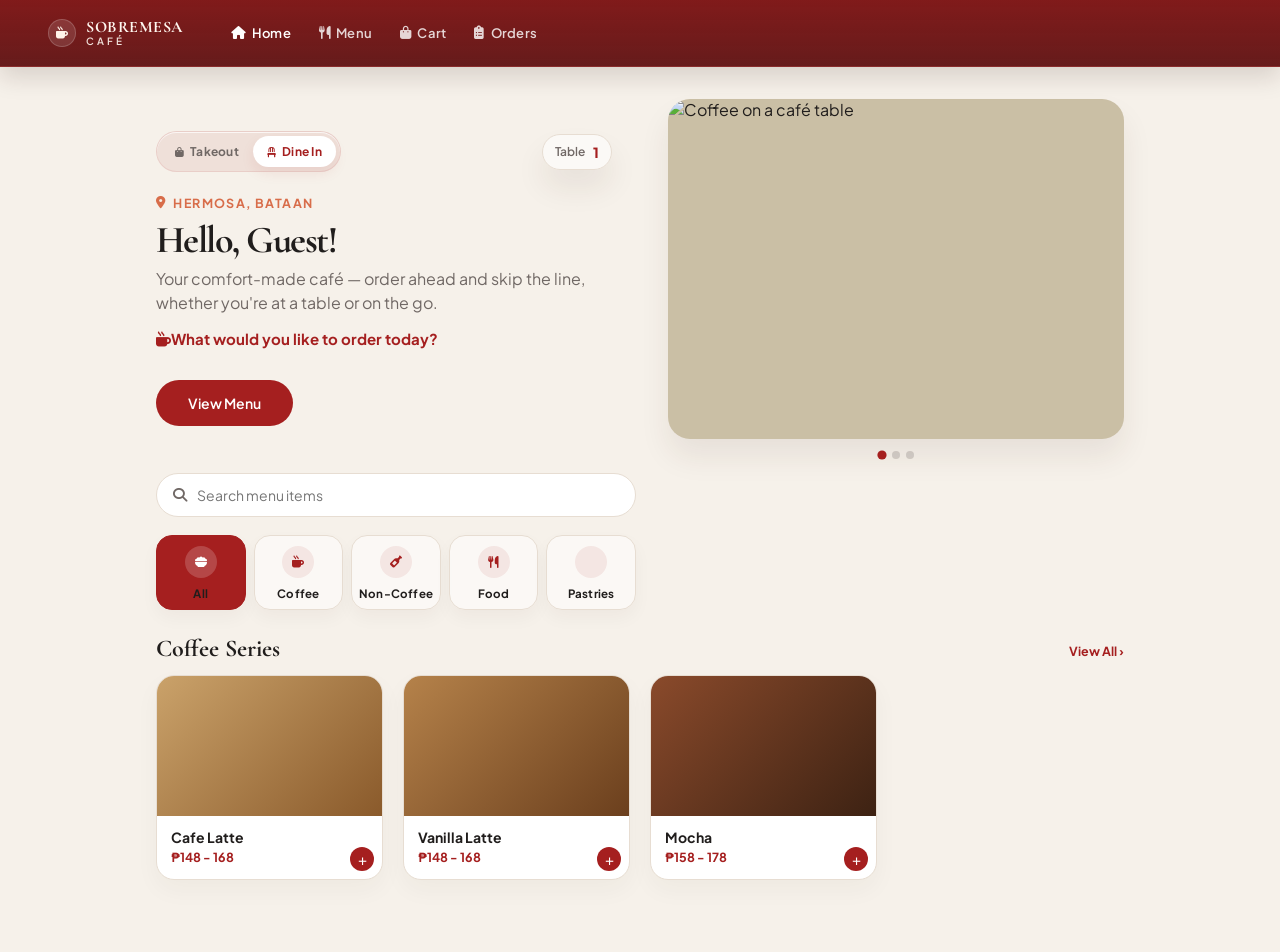
==== index.html @ 663587c3 "Add files via upload" ====
<!DOCTYPE html>
<html lang="en">
<head>
<meta charset="UTF-8">
<meta name="viewport" content="width=device-width, initial-scale=1.0">
<title>Sobremesa Café</title>
<link rel="preconnect" href="https://fonts.googleapis.com">
<link rel="preconnect" href="https://fonts.gstatic.com" crossorigin>
<link rel="stylesheet" href="https://cdnjs.cloudflare.com/ajax/libs/font-awesome/6.5.2/css/all.min.css">
<link rel="stylesheet" href="base.css">
<link rel="stylesheet" href="header.css">
<link rel="stylesheet" href="search.css">
<link rel="stylesheet" href="buttons.css">
<link rel="stylesheet" href="home.css">
<link rel="stylesheet" href="menu.css">
<link rel="stylesheet" href="nav.css">
<link rel="stylesheet" href="stub.css">
<link rel="stylesheet" href="cart.css">
<link rel="stylesheet" href="item.css">
<link rel="stylesheet" href="orders.css">
<link rel="stylesheet" href="responsive.css">
</head>
<body data-page="home">
<div class="app">

  <header class="app-header">
    <div class="brand-wrap">
      <span class="brand-mark"><i class="fa-solid fa-mug-hot"></i></span>
      <div class="brand">SOBREMESA<span class="tagline">CAFÉ</span></div>
    </div>
    <nav class="desktop-nav">
      <a class="nav-item" data-page="home" href="index.html"><i class="fa-solid fa-house"></i>Home</a>
      <a class="nav-item" data-page="menu" href="menu.html"><i class="fa-solid fa-utensils"></i>Menu</a>
      <a class="nav-item" data-page="cart" href="cart.html"><i class="fa-solid fa-bag-shopping"></i>Cart
        <span class="badge" data-cart-badge style="display:none;">0</span>
      </a>
      <a class="nav-item" data-page="orders" href="orders.html"><i class="fa-solid fa-clipboard-list"></i>Orders</a>
    </nav>
    <button class="icon-btn hamburger" aria-label="Menu"><i class="fa-solid fa-bars"></i></button>
  </header>

  <main class="app-main">

    <section class="hero">
      <div class="hero-text">
        <div class="order-mode-row">
          <div class="order-mode-toggle" role="group" aria-label="Order type">
            <button type="button" class="mode-btn" data-mode="Takeout"><i class="fa-solid fa-bag-shopping"></i>Takeout</button>
            <button type="button" class="mode-btn active" data-mode="Dine-in"><i class="fa-solid fa-chair"></i>Dine In</button>
          </div>
          <div class="table-select-wrap" id="table-select-wrap" aria-label="Current table">
            <span>Table</span>
            <strong id="table-number">#1</strong>
          </div>
        </div>
        <p class="eyebrow"><i class="fa-solid fa-location-dot"></i>Hermosa, Bataan</p>
        <h1>Hello, Guest!</h1>
        <p>Your comfort-made café — order ahead and skip the line, whether you're at a table or on the go.</p>
        <a class="prompt-link" href="menu.html"><i class="fa-solid fa-mug-hot"></i>What would you like to order today?</a>
        <a class="hero-cta" href="menu.html">View Menu</a>
      </div>
      <div class="hero-media">
        <div class="carousel">
          <div class="carousel-track" id="carousel-track">
            <img src="https://images.unsplash.com/photo-1509042239860-f550ce710b93?w=900&q=60" alt="Coffee on a café table" loading="lazy">
            <img src="https://images.unsplash.com/photo-1554118811-1e0d58224f24?w=900&q=60" alt="Cozy café interior" loading="lazy">
            <img src="https://images.unsplash.com/photo-1692742249337-3bf05e2b1ed7?w=900&q=60" alt="Fresh pastries" loading="lazy">
          </div>
        </div>
        <div class="carousel-dots" id="carousel-dots">
          <span class="active" data-slide="0"></span><span data-slide="1"></span><span data-slide="2"></span>
        </div>
      </div>
    </section>

    <form class="search-bar" role="search" onsubmit="return false;">
      <i class="fa-solid fa-magnifying-glass"></i>
      <input type="search" placeholder="Search menu items" onfocus="location.href='menu.html'" readonly>
    </form>

    <nav class="category-row" aria-label="Quick categories">
      <a class="category-item active" href="menu.html?category=all">
        <span class="icon-circle"><i class="fa-solid fa-bowl-food"></i></span><span class="label">All</span>
      </a>
      <a class="category-item" href="menu.html?category=coffee">
        <span class="icon-circle"><i class="fa-solid fa-mug-hot"></i></span><span class="label">Coffee</span>
      </a>
      <a class="category-item" href="menu.html?category=non-coffee">
        <span class="icon-circle"><i class="fa-solid fa-wine-bottle"></i></span><span class="label">Non-Coffee</span>
      </a>
      <a class="category-item" href="menu.html?category=food">
        <span class="icon-circle"><i class="fa-solid fa-utensils"></i></span><span class="label">Food</span>
      </a>
      <a class="category-item" href="menu.html?category=pastries">
        <span class="icon-circle"><i class="fa-solid fa-croissant"></i></span><span class="label">Pastries</span>
      </a>
    </nav>

    <section class="series-section">
      <div class="section-heading">
        <h2>Coffee Series</h2>
        <a class="view-all" href="menu.html?category=coffee">View All ›</a>
      </div>
      <div class="series-grid" id="featured-grid"></div>
    </section>

  </main>

  <nav class="bottom-nav">
    <a class="nav-item" data-page="home" href="index.html">
      <span class="nav-icon"><i class="fa-solid fa-house"></i></span>Home
    </a>
    <a class="nav-item" data-page="menu" href="menu.html">
      <span class="nav-icon"><i class="fa-solid fa-utensils"></i></span>Menu
    </a>
    <a class="nav-item" data-page="cart" href="cart.html">
      <span class="nav-icon"><i class="fa-solid fa-bag-shopping"></i></span>Cart
      <span class="badge" data-cart-badge style="display:none;">0</span>
    </a>
    <a class="nav-item" data-page="orders" href="orders.html">
      <span class="nav-icon"><i class="fa-solid fa-clipboard-list"></i></span>Orders
    </a>
  </nav>

</div>

<script src="menu-data.js"></script>
<script src="app.js"></script>
<script src="home.js"></script>
</body>
</html>
---- base.css ----
/* ==========================================================================
   base.css — fonts, design tokens, reset, and the phone-frame app shell
   Loaded first: every other CSS file relies on these variables.
   ========================================================================== */

@import url('https://fonts.googleapis.com/css2?family=Plus+Jakarta+Sans:wght@400;500;600;700;800&family=Cormorant+Garamond:wght@600;700&display=swap');

:root {
  --maroon: #8a1a1a;
  --maroon-dark: #6e1414;
  --cream: #f6f1ea;
  --cream-strong: #efe4d8;
  --pink-light: #f9e4df;
  --accent-red: #a51f1f;
  --accent-red-soft: #d86d4a;
  --text-dark: #201d1c;
  --text-muted: #706865;
  --white: #ffffff;
  --border-light: #e7ddd2;
  --shadow-soft: 0 18px 30px rgba(70, 42, 26, 0.08);
  --radius-card: 18px;
  --radius-pill: 999px;
  --font-display: 'Cormorant Garamond', serif;
  --font-body: 'Plus Jakarta Sans', sans-serif;
}

* { box-sizing: border-box; }

html, body {
  margin: 0;
  padding: 0;
  font-family: var(--font-body);
  color: var(--text-dark);
  background: linear-gradient(135deg, #e7e0d8 0%, #d9d1c7 100%);
}

body {
  display: flex;
  justify-content: center;
  min-height: 100vh;
}

img { max-width: 100%; display: block; }
a { text-decoration: none; color: inherit; }
button { font-family: inherit; cursor: pointer; }

/* Phone-sized app frame that every page lives inside */
.app {
  width: 100%;
  max-width: 430px;
  min-height: 100vh;
  background: var(--cream);
  display: flex;
  flex-direction: column;
  position: relative;
  box-shadow: 0 0 40px rgba(0,0,0,0.18);
}

.app-main {
  flex: 1;
  padding: 18px 20px 90px;
  overflow-y: auto;
}
---- header.css ----
/* ==========================================================================
   header.css — top bar used on every page (brand on Home, title + back
   arrow on inner pages)
   ========================================================================== */

.app-header {
  background: linear-gradient(180deg, rgba(126, 22, 22, 0.98) 0%, rgba(96, 18, 18, 0.96) 100%);
  color: var(--white);
  padding: 18px 20px;
  display: flex;
  align-items: center;
  justify-content: space-between;
  position: sticky;
  top: 0;
  z-index: 10;
  box-shadow: 0 10px 24px rgba(49, 18, 13, 0.15);
  border-bottom: 1px solid rgba(255,255,255,0.08);
}

.brand-wrap {
  display: flex;
  align-items: center;
  gap: 10px;
}

.brand-mark {
  display: inline-flex;
  align-items: center;
  justify-content: center;
  width: 28px;
  height: 28px;
  border-radius: 50%;
  background: rgba(255,255,255,0.12);
  border: 1px solid rgba(255,255,255,0.18);
  color: #fff4ea;
  font-size: 12px;
}

.app-header .brand {
  font-family: var(--font-display);
  font-weight: 700;
  letter-spacing: 0.5px;
  line-height: 1.15;
  text-align: center;
  color: #fff7f0;
}

.app-header .brand .tagline {
  display: block;
  font-family: var(--font-body);
  font-weight: 600;
  font-size: 10px;
  letter-spacing: 3px;
  opacity: 0.9;
  text-transform: uppercase;
}

.header-left {
  display: flex;
  align-items: center;
  gap: 10px;
}

.header-title {
  font-family: var(--font-display);
  font-weight: 600;
  font-size: 18px;
}

.icon-btn {
  background: rgba(255,255,255,0.08);
  border: 1px solid rgba(255,255,255,0.12);
  border-radius: 50%;
  color: var(--white);
  width: 34px;
  height: 34px;
  font-size: 15px;
  padding: 0;
  line-height: 1;
  display: inline-flex;
  align-items: center;
  justify-content: center;
}

.icon-btn.text-btn {
  font-size: 12.5px;
  font-weight: 600;
  font-family: var(--font-body);
}
---- search.css ----
/* ==========================================================================
   search.css — the pill-shaped "Search menu items" bar
   ========================================================================== */

.search-bar {
  display: flex;
  align-items: center;
  gap: 8px;
  background: var(--white);
  border: 1px solid var(--border-light);
  border-radius: var(--radius-pill);
  padding: 11px 16px;
  margin: 14px 0;
  color: var(--text-muted);
  font-size: 14px;
}

.search-bar input {
  border: none;
  outline: none;
  background: none;
  font-family: inherit;
  font-size: 14px;
  width: 100%;
  color: var(--text-dark);
}
---- buttons.css ----
/* ==========================================================================
   buttons.css — small reusable "button-like" components used on both
   the Home and Menu screens: the red + add button, filter pills, and
   the round category icon buttons
   ========================================================================== */

/* Red circular "+" add-to-cart button */
.add-btn {
  width: 24px;
  height: 24px;
  border-radius: 50%;
  background: var(--accent-red);
  color: var(--white);
  border: none;
  font-size: 15px;
  line-height: 1;
  display: flex;
  align-items: center;
  justify-content: center;
}

/* Category filter pills (Menu page) */
.pill {
  flex: 0 0 auto;
  background: var(--pink-light);
  color: var(--accent-red);
  border: none;
  border-radius: var(--radius-pill);
  padding: 8px 16px;
  font-size: 13px;
  font-weight: 500;
}

.pill.active {
  background: var(--accent-red);
  color: var(--white);
}

/* Round category icon buttons (Home page quick filters) */
.category-item {
  display: flex;
  flex-direction: column;
  align-items: center;
  gap: 6px;
  background: none;
  border: none;
  flex: 1;
}

.category-item .icon-circle {
  width: 46px;
  height: 46px;
  border-radius: 50%;
  background: var(--pink-light);
  display: flex;
  align-items: center;
  justify-content: center;
  font-size: 18px;
}

.category-item.active .icon-circle {
  background: var(--accent-red);
  color: var(--white);
}

.category-item span.label {
  font-size: 11.5px;
  color: var(--text-dark);
}

/* Generic red pill CTA button, reused on empty/confirmation states and
   in the desktop hero section */
.hero-cta {
  display: inline-block;
  background: var(--accent-red);
  color: var(--white);
  border: none;
  border-radius: var(--radius-pill);
  padding: 12px 26px;
  font-size: 13.5px;
  font-weight: 600;
  margin-top: 14px;
}
---- home.css ----
/* ==========================================================================
   home.css — sections that only appear on index.html:
   greeting, image carousel, quick-category row, "Coffee Series" grid
   ========================================================================== */

.order-mode-row {
  display: flex;
  align-items: center;
  justify-content: space-between;
  gap: 12px;
  margin-bottom: 18px;
  flex-wrap: wrap;
}

.order-mode-toggle {
  display: flex;
  background: rgba(165, 31, 31, 0.08);
  border-radius: var(--radius-pill);
  padding: 4px;
  border: 1px solid rgba(165, 31, 31, 0.09);
  box-shadow: inset 0 1px 0 rgba(255,255,255,0.7);
}

.mode-btn {
  border: none;
  background: transparent;
  padding: 8px 14px;
  border-radius: var(--radius-pill);
  font-size: 12px;
  font-weight: 700;
  letter-spacing: 0.02em;
  color: var(--text-muted);
  display: inline-flex;
  align-items: center;
  gap: 6px;
}

.mode-btn i {
  font-size: 10px;
}

.mode-btn.active {
  background: var(--white);
  color: var(--accent-red);
  box-shadow: 0 6px 14px rgba(165, 31, 31, 0.08);
}

.table-select-wrap {
  display: inline-flex;
  align-items: center;
  gap: 8px;
  border: 1px solid var(--border-light);
  border-radius: var(--radius-pill);
  padding: 8px 12px;
  font-size: 12px;
  font-weight: 700;
  color: var(--text-dark);
  background: rgba(255,255,255,0.6);
  box-shadow: var(--shadow-soft);
}

.table-select-wrap span {
  color: var(--text-muted);
  font-weight: 600;
}

.table-select-wrap strong {
  font-size: 14px;
  font-weight: 800;
  color: var(--accent-red);
}

.hero-text .eyebrow {
  display: inline-flex;
  align-items: center;
  gap: 7px;
  font-size: 11px;
  font-weight: 700;
  letter-spacing: 1.4px;
  text-transform: uppercase;
  color: var(--accent-red-soft);
  margin: 0 0 10px;
}

.hero-text h1 {
  font-family: var(--font-display);
  color: var(--text-dark);
  font-size: 48px;
  line-height: 0.9;
  margin: 0 0 6px;
  letter-spacing: -0.04em;
}

.hero-text p {
  margin: 0 0 14px;
  font-size: 14px;
  line-height: 1.7;
  color: var(--text-muted);
}

.hero-text .prompt-link {
  display: inline-flex;
  align-items: center;
  gap: 8px;
  font-size: 14px;
  color: var(--accent-red);
  font-weight: 700;
  margin-bottom: 16px;
}

.hero-text .hero-cta { display: none; }

.carousel {
  margin: 18px 0 12px;
  border-radius: 22px;
  overflow: hidden;
  height: 182px;
  background: #cabfa5;
  position: relative;
  box-shadow: var(--shadow-soft);
}

.carousel-track {
  display: flex;
  height: 100%;
  transition: transform 0.4s ease;
}

.carousel-track img {
  width: 100%;
  height: 100%;
  object-fit: cover;
  flex-shrink: 0;
}

.carousel-dots {
  display: flex;
  gap: 6px;
  justify-content: center;
  margin-top: 10px;
}

.carousel-dots span {
  width: 8px;
  height: 8px;
  border-radius: 50%;
  background: rgba(112, 104, 101, 0.25);
  cursor: pointer;
  transition: all 0.2s ease;
}

.carousel-dots span.active {
  background: var(--accent-red);
  transform: scale(1.15);
}

.category-row {
  display: flex;
  justify-content: space-between;
  align-items: center;
  gap: 8px;
  margin: 18px 0 24px;
}

.category-item {
  flex: 1;
  display: flex;
  flex-direction: column;
  align-items: center;
  justify-content: center;
  gap: 8px;
  background: rgba(255,255,255,0.55);
  border: 1px solid var(--border-light);
  border-radius: 16px;
  padding: 10px 6px 8px;
  box-shadow: 0 8px 18px rgba(53, 38, 30, 0.04);
  transition: transform 0.2s ease, border-color 0.2s ease;
}

.category-item.active {
  background: var(--accent-red);
  border-color: var(--accent-red);
  color: var(--white);
}

.category-item .icon-circle {
  width: 32px;
  height: 32px;
  border-radius: 50%;
  display: inline-flex;
  align-items: center;
  justify-content: center;
  background: rgba(165, 31, 31, 0.08);
  color: var(--accent-red);
  font-size: 12px;
}

.category-item.active .icon-circle {
  background: rgba(255,255,255,0.18);
  color: var(--white);
}

.category-item .label {
  font-size: 10px;
  font-weight: 700;
  letter-spacing: 0.02em;
}

.section-heading {
  display: flex;
  align-items: baseline;
  justify-content: space-between;
  margin-bottom: 12px;
}

.section-heading h2 {
  font-family: var(--font-display);
  font-size: 24px;
  margin: 0;
  color: var(--text-dark);
}

.section-heading .view-all {
  font-size: 12.5px;
  color: var(--accent-red);
  font-weight: 700;
}

.series-grid {
  display: grid;
  grid-template-columns: repeat(3, 1fr);
  gap: 12px;
  margin-bottom: 8px;
}

.series-card {
  background: var(--white);
  border-radius: 18px;
  overflow: hidden;
  border: 1px solid var(--border-light);
  box-shadow: 0 10px 24px rgba(61, 42, 30, 0.04);
}

.series-card .thumb {
  height: 82px;
  background-size: cover;
  background-position: center;
}

.series-card .info {
  padding: 10px 10px 12px;
  position: relative;
}

.series-card .info .name {
  font-size: 12.5px;
  font-weight: 700;
  margin: 0 0 3px;
}

.series-card .info .price {
  font-size: 11px;
  color: var(--accent-red);
  font-weight: 700;
  margin: 0;
}

.series-card .add-btn {
  position: absolute;
  right: 8px;
  bottom: 8px;
}
---- menu.css ----
/* ==========================================================================
   menu.css — sections that only appear on menu.html:
   filter pill row layout, the scrollable item list, empty search state
   ========================================================================== */

.pill-row {
  display: flex;
  gap: 8px;
  overflow-x: auto;
  padding-bottom: 4px;
  margin-bottom: 18px;
}

.pill-row::-webkit-scrollbar { display: none; }

.menu-list { display: flex; flex-direction: column; }

.menu-row {
  display: flex;
  gap: 12px;
  padding: 14px 0;
  border-bottom: 1px solid var(--border-light);
  position: relative;
}

.menu-row .thumb {
  width: 64px;
  height: 64px;
  border-radius: 10px;
  flex-shrink: 0;
  background-size: cover;
  background-position: center;
}

.menu-row .info { flex: 1; min-width: 0; }

.menu-row .info .name {
  font-family: var(--font-display);
  font-size: 14.5px;
  font-weight: 600;
  margin: 0 0 3px;
}

.menu-row .info .desc {
  font-size: 12px;
  color: var(--text-muted);
  margin: 0 0 6px;
  line-height: 1.35;
}

.menu-row .info .price {
  font-size: 13px;
  font-weight: 700;
  color: var(--accent-red);
  margin: 0;
}

/* on list rows the add button sits inline, vertically centered */
.menu-row .add-btn {
  align-self: center;
  width: 28px;
  height: 28px;
  font-size: 17px;
}

.empty-state {
  text-align: center;
  color: var(--text-muted);
  font-size: 13px;
  padding: 40px 10px;
}
---- nav.css ----
/* ==========================================================================
   nav.css — sticky bottom tab bar (Home / Menu / Cart / Orders)
   ========================================================================== */

.bottom-nav {
  position: sticky;
  bottom: 0;
  background: rgba(255,255,255,0.96);
  backdrop-filter: blur(8px);
  border-top: 1px solid var(--border-light);
  display: flex;
  justify-content: space-around;
  padding: 10px 0 14px;
  box-shadow: 0 -8px 24px rgba(50, 30, 20, 0.04);
}

.nav-item {
  display: flex;
  flex-direction: column;
  align-items: center;
  gap: 3px;
  font-size: 10.5px;
  color: var(--text-muted);
  background: none;
  border: none;
  position: relative;
  transition: color 0.2s ease;
}

.nav-item .nav-icon { font-size: 18px; }

.nav-item.active {
  color: var(--accent-red);
  font-weight: 700;
}

.nav-item .badge {
  position: absolute;
  top: -4px;
  right: 6px;
  background: var(--accent-red);
  color: var(--white);
  font-size: 9px;
  font-weight: 700;
  border-radius: 50%;
  width: 15px;
  height: 15px;
  display: flex;
  align-items: center;
  justify-content: center;
}

/* Top nav bar shown only on wide (desktop) screens — see responsive.css
   for the display:none/flex toggle at the breakpoint. Reuses .nav-item
   so active-state highlighting in app.js applies to both nav bars. */
.desktop-nav {
  display: none;
  align-items: center;
  gap: 28px;
}

.desktop-nav .nav-item {
  flex-direction: row;
  gap: 6px;
  font-size: 13px;
  font-weight: 600;
  color: rgba(255,255,255,0.82);
  letter-spacing: 0.02em;
}

.desktop-nav .nav-item.active {
  color: var(--white);
}

.desktop-nav .nav-item .badge {
  position: static;
  width: auto;
  height: auto;
  border-radius: var(--radius-pill);
  padding: 1px 6px;
}
---- stub.css ----
/* ==========================================================================
   stub.css — empty/placeholder state used on cart.html and orders.html
   ========================================================================== */

.stub {
  text-align: center;
  padding: 60px 20px;
  color: var(--text-muted);
}

.stub .stub-icon { font-size: 40px; margin-bottom: 12px; }
.stub h2 { font-family: var(--font-display); color: var(--text-dark); margin: 0 0 6px; }
---- cart.css ----
/* ==========================================================================
   cart.css — cart.html: line-item list, quantity controls, order summary
   ========================================================================== */

.cart-list { display: flex; flex-direction: column; }

.cart-row {
  display: flex;
  gap: 12px;
  padding: 14px 0;
  border-bottom: 1px solid var(--border-light);
}

.cart-row .thumb {
  width: 60px;
  height: 60px;
  border-radius: 10px;
  flex-shrink: 0;
  background-size: cover;
  background-position: center;
}

.cart-row .info { flex: 1; min-width: 0; }

.cart-row .info .name {
  font-family: var(--font-display);
  font-size: 14px;
  font-weight: 600;
  margin: 0 0 3px;
}

.cart-row .info .options {
  font-size: 11.5px;
  color: var(--text-muted);
  margin: 0 0 6px;
  line-height: 1.4;
}

.cart-row .info .row-bottom {
  display: flex;
  align-items: center;
  justify-content: space-between;
}

.cart-row .info .line-price {
  font-size: 13px;
  font-weight: 700;
  color: var(--accent-red);
}

.cart-qty {
  display: flex;
  align-items: center;
  gap: 10px;
  border: 1px solid var(--border-light);
  border-radius: var(--radius-pill);
  padding: 3px 10px;
}

.cart-qty button {
  background: none;
  border: none;
  font-size: 14px;
  font-weight: 700;
  color: var(--accent-red);
}

.cart-qty .remove-btn { color: var(--text-muted); font-size: 12px; }

.cart-summary {
  margin-top: 18px;
  padding-top: 16px;
  border-top: 1px solid var(--border-light);
}

.cart-summary-row {
  display: flex;
  justify-content: space-between;
  font-size: 14px;
  color: var(--text-muted);
  margin-bottom: 8px;
}

.cart-summary-total {
  font-size: 16px;
  font-weight: 700;
  color: var(--text-dark);
  margin-bottom: 14px;
}

.cart-summary-total span:last-child { color: var(--accent-red); }

.cart-summary .add-to-cart-btn {
  width: 100%;
  margin: 0;
}
---- item.css ----
/* ==========================================================================
   item.css — product detail screen (item.html): hero image, size/ice/
   sugar/add-on customization controls, quantity stepper, sticky
   "Add to Cart" button
   ========================================================================== */

.item-hero {
  position: relative;
  height: 220px;
  background-size: cover;
  background-position: center;
  flex-shrink: 0;
}

.close-btn {
  position: absolute;
  top: 14px;
  right: 14px;
  width: 32px;
  height: 32px;
  border-radius: 50%;
  background: rgba(0,0,0,0.55);
  color: var(--white);
  display: flex;
  align-items: center;
  justify-content: center;
  font-size: 14px;
}

.item-main.app-main { padding-bottom: 24px; }

.item-title-row {
  display: flex;
  justify-content: space-between;
  align-items: flex-start;
  gap: 12px;
}

.item-title-row h1 {
  font-family: var(--font-display);
  font-size: 20px;
  margin: 0;
}

.item-price {
  color: var(--accent-red);
  font-weight: 700;
  font-size: 15px;
  white-space: nowrap;
  margin: 0;
}

.item-desc {
  color: var(--text-muted);
  font-size: 13.5px;
  line-height: 1.45;
  margin: 8px 0 0;
}

hr { border: none; border-top: 1px solid var(--border-light); margin: 20px 0 16px; }

.customize-heading { font-family: var(--font-display); font-size: 16px; margin: 0 0 16px; }

.option-group { margin-bottom: 18px; }

.option-group h3 {
  font-size: 12.5px;
  color: var(--text-muted);
  font-weight: 600;
  margin: 0 0 8px;
}

.option-row { display: flex; gap: 10px; flex-wrap: wrap; }

/* Size / Sugar pill buttons */
.option-pill {
  border: 1.5px solid var(--border-light);
  background: var(--white);
  border-radius: 10px;
  padding: 8px 14px;
  font-size: 12.5px;
  text-align: center;
  color: var(--text-dark);
  min-width: 64px;
}

.option-pill .pill-sub {
  display: block;
  font-size: 11px;
  color: var(--accent-red);
  font-weight: 700;
  margin-top: 2px;
}

.option-pill.selected { border-color: var(--accent-red); background: #fdf1f0; }

/* Ice Level icon buttons */
.option-row--icons { justify-content: space-between; }

.icon-option {
  flex: 1;
  display: flex;
  flex-direction: column;
  align-items: center;
  gap: 4px;
  border: 1.5px solid var(--border-light);
  border-radius: 10px;
  padding: 8px 4px;
  background: var(--white);
  font-size: 10px;
  color: var(--text-muted);
}

.icon-option .icon { font-size: 16px; }
.icon-option.selected { border-color: var(--accent-red); color: var(--accent-red); background: #fdf1f0; }

/* Add-ons checklist */
.addon-row {
  display: flex;
  align-items: center;
  justify-content: space-between;
  padding: 9px 0;
  border-bottom: 1px solid var(--border-light);
}

.addon-row:last-child { border-bottom: none; }
.addon-row label { display: flex; align-items: center; gap: 8px; font-size: 13px; }
.addon-row .addon-price { font-size: 12px; color: var(--text-muted); }

/* Quantity stepper */
.qty-row {
  display: flex;
  align-items: center;
  justify-content: space-between;
  margin-top: 6px;
  font-size: 13px;
  font-weight: 600;
}

.qty-stepper {
  display: flex;
  align-items: center;
  gap: 14px;
  border: 1px solid var(--border-light);
  border-radius: var(--radius-pill);
  padding: 4px 14px;
}

.qty-stepper button {
  background: none;
  border: none;
  font-size: 16px;
  color: var(--accent-red);
  font-weight: 700;
}

/* Sticky "Add to Cart" footer button */
.add-to-cart-btn {
  position: sticky;
  bottom: 0;
  margin: 0 20px 20px;
  background: var(--accent-red);
  color: var(--white);
  border: none;
  border-radius: var(--radius-pill);
  padding: 15px;
  font-size: 14.5px;
  font-weight: 600;
}
---- orders.css ----
/* ==========================================================================
   orders.css — order-confirmed.html, orders.html (My Orders), and
   order-details.html (progress stepper + cancel modal)
   ========================================================================== */

/* ---- Order Confirmed ---- */
.confirm-main {
  display: flex;
  flex-direction: column;
  align-items: center;
  text-align: center;
  padding-top: 56px;
}

.confirm-check {
  width: 64px;
  height: 64px;
  border-radius: 50%;
  background: var(--accent-red);
  color: var(--white);
  font-size: 30px;
  display: flex;
  align-items: center;
  justify-content: center;
  margin-bottom: 18px;
}

.confirm-title {
  font-family: var(--font-display);
  color: var(--accent-red);
  font-size: 22px;
  margin: 0 0 8px;
}

.confirm-sub {
  font-size: 13px;
  color: var(--text-muted);
  max-width: 320px;
  line-height: 1.5;
  margin: 0 0 22px;
}

.order-number-card {
  background: var(--pink-light);
  border-radius: var(--radius-card);
  padding: 14px 32px;
  margin-bottom: 10px;
}

.order-number-card span {
  display: block;
  font-size: 11.5px;
  color: var(--text-muted);
  margin-bottom: 4px;
}

.order-number-card p {
  font-family: var(--font-display);
  font-size: 22px;
  font-weight: 700;
  color: var(--accent-red);
  margin: 0;
}

.confirm-meta {
  font-size: 12.5px;
  color: var(--text-muted);
  margin: 4px 0 24px;
}

.confirm-actions {
  display: flex;
  flex-direction: column;
  gap: 10px;
  width: 100%;
  max-width: 320px;
}

.confirm-actions .hero-cta,
.confirm-actions .btn-outline { margin-top: 0; width: 100%; text-align: center; }

/* Reusable outline button (white bg, red border/text) */
.btn-outline {
  display: inline-block;
  background: var(--white);
  color: var(--accent-red);
  border: 1.5px solid var(--accent-red);
  border-radius: var(--radius-pill);
  padding: 12px 26px;
  font-size: 13.5px;
  font-weight: 600;
}

.btn-outline-danger {
  display: block;
  width: 100%;
  background: var(--white);
  color: var(--accent-red);
  border: 1.5px solid var(--accent-red);
  border-radius: var(--radius-pill);
  padding: 13px;
  font-size: 13.5px;
  font-weight: 600;
  margin-top: 4px;
}

/* ---- My Orders list ---- */
.order-tabs { margin-bottom: 18px; }

.order-card {
  display: flex;
  align-items: center;
  gap: 12px;
  padding: 12px 0;
  border-bottom: 1px solid var(--border-light);
}

.order-card .thumb {
  width: 52px;
  height: 52px;
  border-radius: 10px;
  flex-shrink: 0;
  background-size: cover;
  background-position: center;
}

.order-card .info { flex: 1; min-width: 0; }
.order-card .info .name { font-family: var(--font-display); font-size: 14px; font-weight: 600; margin: 0 0 2px; }
.order-card .info .meta { font-size: 11.5px; color: var(--text-muted); margin: 0; }

.status-badge {
  font-size: 10.5px;
  font-weight: 700;
  padding: 5px 10px;
  border-radius: var(--radius-pill);
  white-space: nowrap;
}

.status-active { background: #fdf1e0; color: #a9631c; }
.status-served { background: #e6f4e8; color: #2e7d3b; }
.status-cancelled { background: var(--border-light); color: var(--text-muted); }

/* ---- Order Details ---- */
.order-detail-number {
  font-family: var(--font-display);
  font-size: 18px;
  font-weight: 700;
  margin: 0 0 2px;
}

.order-detail-meta {
  font-size: 12.5px;
  color: var(--text-muted);
  margin: 0 0 20px;
}

.stepper {
  display: flex;
  justify-content: space-between;
  margin-bottom: 26px;
}

.step {
  display: flex;
  flex-direction: column;
  align-items: center;
  gap: 6px;
  flex: 1;
  position: relative;
}

.step-dot {
  width: 26px;
  height: 26px;
  border-radius: 50%;
  background: var(--border-light);
  color: var(--text-muted);
  display: flex;
  align-items: center;
  justify-content: center;
  font-size: 11px;
  font-weight: 700;
}

.step-label { font-size: 9.5px; color: var(--text-muted); text-align: center; }

.step.done .step-dot { background: var(--accent-red); color: var(--white); }
.step.done .step-label { color: var(--text-dark); }
.step.current .step-dot { background: var(--accent-red); color: var(--white); }
.step.current .step-label { color: var(--accent-red); font-weight: 700; }

.stepper-cancelled {
  background: var(--pink-light);
  color: var(--accent-red);
  border-radius: var(--radius-card);
  padding: 12px;
  font-size: 13px;
  text-align: center;
  margin-bottom: 22px;
}

.section-heading-plain {
  font-family: var(--font-display);
  font-size: 15px;
  margin: 0 0 4px;
}

.qty-static { font-size: 12px; color: var(--text-muted); font-weight: 600; }

/* ---- Cancel / Cancelled modal ---- */
.modal-overlay {
  position: fixed;
  inset: 0;
  background: rgba(38,34,35,0.45);
  display: flex;
  align-items: center;
  justify-content: center;
  padding: 20px;
  z-index: 50;
}

.modal-overlay[hidden] { display: none !important; }

.modal-card {
  background: var(--white);
  border-radius: var(--radius-card);
  padding: 28px 24px;
  max-width: 320px;
  width: 100%;
  text-align: center;
}

.modal-icon {
  width: 52px;
  height: 52px;
  border-radius: 50%;
  display: flex;
  align-items: center;
  justify-content: center;
  font-size: 24px;
  color: var(--white);
  margin: 0 auto 14px;
}

.modal-icon.warn { background: var(--accent-red); }
.modal-icon.success { background: #2e7d3b; }

.modal-card h2 {
  font-family: var(--font-display);
  color: var(--accent-red);
  font-size: 18px;
  margin: 0 0 8px;
}

.modal-card p {
  font-size: 12.5px;
  color: var(--text-muted);
  line-height: 1.5;
  margin: 0 0 18px;
}

.modal-card .add-to-cart-btn,
.modal-card .btn-outline,
.modal-card .hero-cta {
  width: 100%;
  margin: 0 0 10px;
  text-align: center;
}

.modal-card > *:last-child { margin-bottom: 0; }
---- responsive.css ----
/* ==========================================================================
   responsive.css — breakpoints so the design holds up on any device:
     - under 480px  (small phone): full-screen single-column app layout
     - 480px+       : Menu becomes a 2-column card grid (see below) —
                      this is intentionally lower than the other tiers so
                      it doesn't stay stacked in a single line on anything
                      wider than a small phone
     - 600–899px    (tablet):  app framed as a wider centered card
     - 900px+       (laptop/desktop): full website layout, top nav, grids
   ========================================================================== */

/* ---- Menu grid kicks in as early as possible ---- */
@media (min-width: 480px) {
  .menu-list {
    display: grid;
    grid-template-columns: repeat(2, 1fr);
    gap: 14px;
  }

  .menu-row {
    flex-direction: column;
    align-items: stretch;
    background: var(--white);
    border: 1px solid var(--border-light);
    border-radius: var(--radius-card);
    padding: 0 0 14px;
    position: relative;
  }

  .menu-row .thumb {
    width: 100%;
    height: 130px;
    border-radius: var(--radius-card) var(--radius-card) 0 0;
  }

  .menu-row .info { padding: 10px 12px 0; }

  .menu-row .add-btn {
    position: absolute;
    right: 12px;
    top: 108px;
    width: 28px;
    height: 28px;
  }
}

/* ---- Tablet: still the phone-style UI, just given room to breathe ---- */
@media (min-width: 600px) and (max-width: 899.98px) {
  body {
    align-items: flex-start;
    padding: 28px 16px;
    background:
      radial-gradient(circle at 20% 20%, rgba(138,26,26,0.06), transparent 45%),
      radial-gradient(circle at 80% 80%, rgba(138,26,26,0.05), transparent 45%),
      #dedad2;
  }

  .app {
    max-width: 640px;
    margin: 0 auto;
    border-radius: 24px;
    overflow: hidden;
  }

  .series-grid { grid-template-columns: repeat(4, 1fr); }

  .menu-list { grid-template-columns: repeat(2, 1fr); }
}

@media (min-width: 900px) {

  body { background: var(--cream); }

  /* Drop the phone-frame look: let the layout use the full page width */
  .app {
    max-width: none;
    width: 100%;
    min-height: 100vh;
    max-height: none;
    box-shadow: none;
    border-radius: 0;
    overflow: visible;
  }

  .app-header {
    padding: 18px 48px;
    justify-content: flex-start;
    gap: 48px;
  }

  .app-header .brand { text-align: left; }

  /* Desktop gets a real nav bar; the phone's bottom tab bar and the
     hamburger icon are mobile-only affordances */
  .desktop-nav { display: flex; margin-right: auto; }
  .hamburger { display: none; }
  .bottom-nav { display: none; }

  .app-main {
    overflow-y: visible;
    max-width: 1180px;
    margin: 0 auto;
    padding: 32px 48px 64px;
  }

  /* ---- Home page: side-by-side hero instead of stacked mobile layout ---- */
  .hero {
    display: grid;
    grid-template-columns: 1fr 1fr;
    gap: 56px;
    align-items: center;
    margin-bottom: 12px;
  }

  .hero-text h1 { font-size: 38px; margin-bottom: 10px; }
  .hero-text .eyebrow { font-size: 12.5px; }
  .hero-text p { font-size: 16px; line-height: 1.5; max-width: 440px; }
  .hero-text .prompt-link { font-size: 15px; display: block; margin-bottom: 18px; }
  .hero-text .hero-cta { display: inline-block; padding: 14px 32px; font-size: 14px; }

  .hero-media .carousel { height: 340px; margin-top: 0; }

  .search-bar { max-width: 480px; }
  .category-row { max-width: 480px; }

  .series-grid {
    grid-template-columns: repeat(auto-fill, minmax(190px, 1fr));
    gap: 20px;
  }

  .series-card .thumb { height: 140px; }
  .series-card .info { padding: 12px 14px 14px; }
  .series-card .info .name { font-size: 14px; }
  .series-card .info .price { font-size: 12.5px; }

  /* ---- Menu page: rows become a card grid ---- */
  .menu-list {
    display: grid;
    grid-template-columns: repeat(auto-fill, minmax(260px, 1fr));
    gap: 18px;
  }

  .menu-row {
    flex-direction: column;
    align-items: stretch;
    background: var(--white);
    border: 1px solid var(--border-light);
    border-radius: var(--radius-card);
    padding: 0 0 14px;
  }

  .menu-row .thumb {
    width: 100%;
    height: 150px;
    border-radius: var(--radius-card) var(--radius-card) 0 0;
  }

  .menu-row .info { padding: 12px 14px 0; }

  .menu-row .add-btn {
    position: absolute;
    right: 14px;
    top: 126px;
    width: 30px;
    height: 30px;
  }

  /* ---- Item detail page: hero and info side by side ---- */
  .item-page {
    display: grid;
    grid-template-columns: minmax(320px, 42%) 1fr;
    align-items: start;
    max-width: 1180px;
    margin: 32px auto;
    background: var(--white);
    border-radius: var(--radius-card);
    overflow: hidden;
    border: 1px solid var(--border-light);
  }

  .item-page .item-hero {
    height: 100%;
    min-height: 520px;
  }

  .item-page .app-main {
    max-width: none;
    padding: 32px 40px 0;
    margin: 0;
  }

  .item-page .add-to-cart-btn {
    grid-column: 2;
    max-width: 460px;
    margin: 0 40px 32px;
  }

  /* ---- Cart page: items list + summary side by side, like a real checkout ---- */
  #cart-content {
    display: grid;
    grid-template-columns: 1fr 340px;
    gap: 40px;
    align-items: start;
  }

  .cart-summary {
    margin-top: 0;
    padding: 20px;
    border: 1px solid var(--border-light);
    border-radius: var(--radius-card);
    background: var(--white);
    position: sticky;
    top: 96px;
  }

  #cart-empty { padding: 100px 20px; }
}
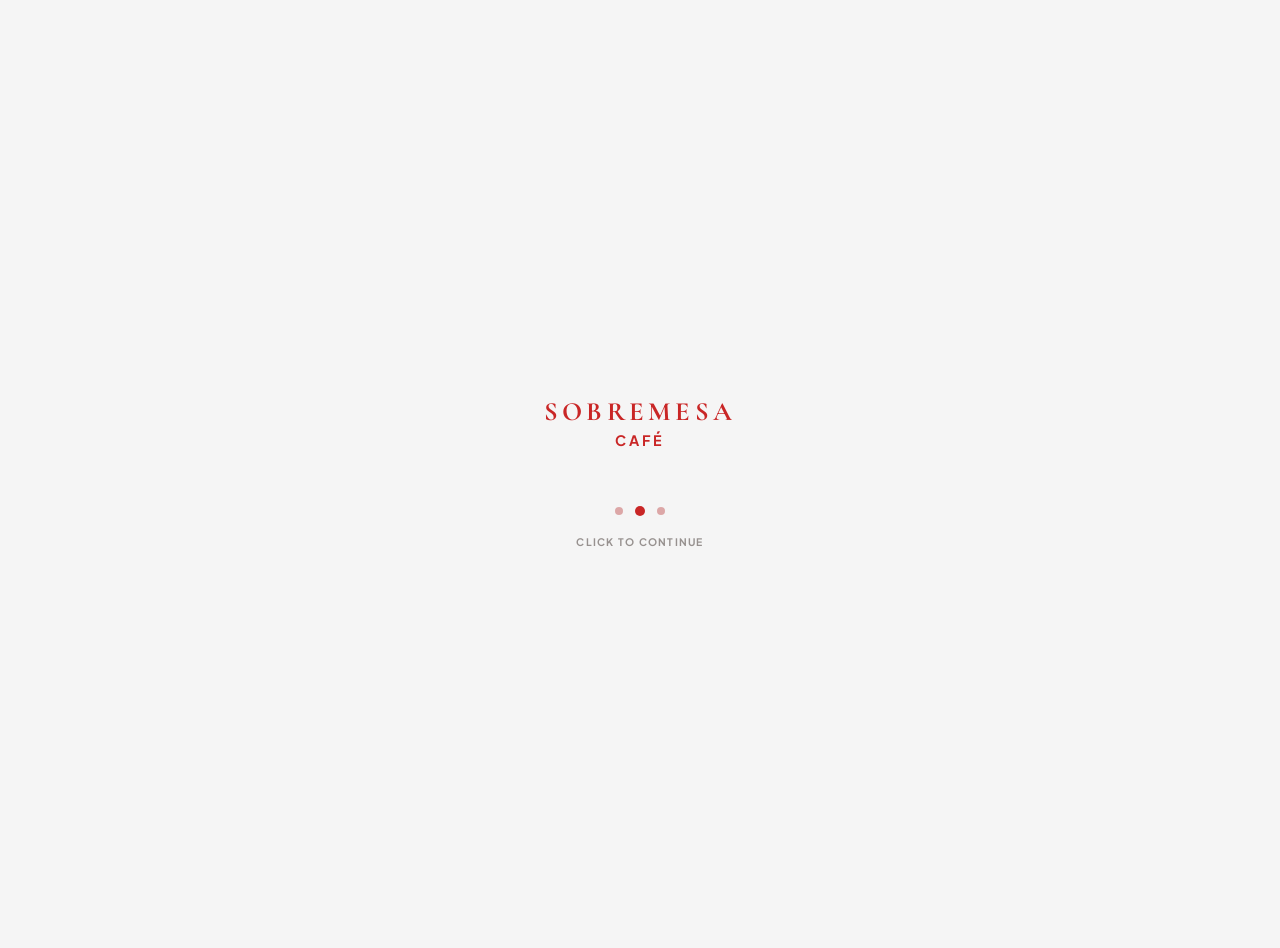
==== commit 36458b58: "Add files via upload" ====
--- a/index.html
+++ b/index.html
@@ -1,131 +1,24 @@
 <!DOCTYPE html>
 <html lang="en">
 <head>
-<meta charset="UTF-8">
-<meta name="viewport" content="width=device-width, initial-scale=1.0">
-<title>Sobremesa Café</title>
-<link rel="preconnect" href="https://fonts.googleapis.com">
-<link rel="preconnect" href="https://fonts.gstatic.com" crossorigin>
-<link rel="stylesheet" href="https://cdnjs.cloudflare.com/ajax/libs/font-awesome/6.5.2/css/all.min.css">
-<link rel="stylesheet" href="base.css">
-<link rel="stylesheet" href="header.css">
-<link rel="stylesheet" href="search.css">
-<link rel="stylesheet" href="buttons.css">
-<link rel="stylesheet" href="home.css">
-<link rel="stylesheet" href="menu.css">
-<link rel="stylesheet" href="nav.css">
-<link rel="stylesheet" href="stub.css">
-<link rel="stylesheet" href="cart.css">
-<link rel="stylesheet" href="item.css">
-<link rel="stylesheet" href="orders.css">
-<link rel="stylesheet" href="responsive.css">
+  <meta charset="UTF-8">
+  <meta name="viewport" content="width=device-width, initial-scale=1.0">
+  <title>Sobremesa Café</title>
+  <link rel="preconnect" href="https://fonts.googleapis.com">
+  <link rel="preconnect" href="https://fonts.gstatic.com" crossorigin>
+  <link rel="stylesheet" href="https://cdnjs.cloudflare.com/ajax/libs/font-awesome/6.5.2/css/all.min.css">
+  <link rel="stylesheet" href="base.css">
 </head>
-<body data-page="home">
-<div class="app">
-
-  <header class="app-header">
-    <div class="brand-wrap">
-      <span class="brand-mark"><i class="fa-solid fa-mug-hot"></i></span>
-      <div class="brand">SOBREMESA<span class="tagline">CAFÉ</span></div>
+<body class="landing-screen">
+  <main class="landing-wrap">
+    <div class="landing-brand">
+      <span class="landing-name">SOBREMESA</span>
+      <span class="landing-tag">CAFÉ</span>
     </div>
-    <nav class="desktop-nav">
-      <a class="nav-item" data-page="home" href="index.html"><i class="fa-solid fa-house"></i>Home</a>
-      <a class="nav-item" data-page="menu" href="menu.html"><i class="fa-solid fa-utensils"></i>Menu</a>
-      <a class="nav-item" data-page="cart" href="cart.html"><i class="fa-solid fa-bag-shopping"></i>Cart
-        <span class="badge" data-cart-badge style="display:none;">0</span>
-      </a>
-      <a class="nav-item" data-page="orders" href="orders.html"><i class="fa-solid fa-clipboard-list"></i>Orders</a>
-    </nav>
-    <button class="icon-btn hamburger" aria-label="Menu"><i class="fa-solid fa-bars"></i></button>
-  </header>
-
-  <main class="app-main">
-
-    <section class="hero">
-      <div class="hero-text">
-        <div class="order-mode-row">
-          <div class="order-mode-toggle" role="group" aria-label="Order type">
-            <button type="button" class="mode-btn" data-mode="Takeout"><i class="fa-solid fa-bag-shopping"></i>Takeout</button>
-            <button type="button" class="mode-btn active" data-mode="Dine-in"><i class="fa-solid fa-chair"></i>Dine In</button>
-          </div>
-          <div class="table-select-wrap" id="table-select-wrap" aria-label="Current table">
-            <span>Table</span>
-            <strong id="table-number">#1</strong>
-          </div>
-        </div>
-        <p class="eyebrow"><i class="fa-solid fa-location-dot"></i>Hermosa, Bataan</p>
-        <h1>Hello, Guest!</h1>
-        <p>Your comfort-made café — order ahead and skip the line, whether you're at a table or on the go.</p>
-        <a class="prompt-link" href="menu.html"><i class="fa-solid fa-mug-hot"></i>What would you like to order today?</a>
-        <a class="hero-cta" href="menu.html">View Menu</a>
-      </div>
-      <div class="hero-media">
-        <div class="carousel">
-          <div class="carousel-track" id="carousel-track">
-            <img src="https://images.unsplash.com/photo-1509042239860-f550ce710b93?w=900&q=60" alt="Coffee on a café table" loading="lazy">
-            <img src="https://images.unsplash.com/photo-1554118811-1e0d58224f24?w=900&q=60" alt="Cozy café interior" loading="lazy">
-            <img src="https://images.unsplash.com/photo-1692742249337-3bf05e2b1ed7?w=900&q=60" alt="Fresh pastries" loading="lazy">
-          </div>
-        </div>
-        <div class="carousel-dots" id="carousel-dots">
-          <span class="active" data-slide="0"></span><span data-slide="1"></span><span data-slide="2"></span>
-        </div>
-      </div>
-    </section>
-
-    <form class="search-bar" role="search" onsubmit="return false;">
-      <i class="fa-solid fa-magnifying-glass"></i>
-      <input type="search" placeholder="Search menu items" onfocus="location.href='menu.html'" readonly>
-    </form>
-
-    <nav class="category-row" aria-label="Quick categories">
-      <a class="category-item active" href="menu.html?category=all">
-        <span class="icon-circle"><i class="fa-solid fa-bowl-food"></i></span><span class="label">All</span>
-      </a>
-      <a class="category-item" href="menu.html?category=coffee">
-        <span class="icon-circle"><i class="fa-solid fa-mug-hot"></i></span><span class="label">Coffee</span>
-      </a>
-      <a class="category-item" href="menu.html?category=non-coffee">
-        <span class="icon-circle"><i class="fa-solid fa-wine-bottle"></i></span><span class="label">Non-Coffee</span>
-      </a>
-      <a class="category-item" href="menu.html?category=food">
-        <span class="icon-circle"><i class="fa-solid fa-utensils"></i></span><span class="label">Food</span>
-      </a>
-      <a class="category-item" href="menu.html?category=pastries">
-        <span class="icon-circle"><i class="fa-solid fa-croissant"></i></span><span class="label">Pastries</span>
-      </a>
-    </nav>
-
-    <section class="series-section">
-      <div class="section-heading">
-        <h2>Coffee Series</h2>
-        <a class="view-all" href="menu.html?category=coffee">View All ›</a>
-      </div>
-      <div class="series-grid" id="featured-grid"></div>
-    </section>
-
+    <a class="landing-continue" href="home.html" aria-label="Click to continue to Sobremesa Café">
+      <span class="landing-dots" aria-hidden="true"><i></i><i></i><i></i></span>
+      <span class="landing-hint">Click to continue</span>
+    </a>
   </main>
-
-  <nav class="bottom-nav">
-    <a class="nav-item" data-page="home" href="index.html">
-      <span class="nav-icon"><i class="fa-solid fa-house"></i></span>Home
-    </a>
-    <a class="nav-item" data-page="menu" href="menu.html">
-      <span class="nav-icon"><i class="fa-solid fa-utensils"></i></span>Menu
-    </a>
-    <a class="nav-item" data-page="cart" href="cart.html">
-      <span class="nav-icon"><i class="fa-solid fa-bag-shopping"></i></span>Cart
-      <span class="badge" data-cart-badge style="display:none;">0</span>
-    </a>
-    <a class="nav-item" data-page="orders" href="orders.html">
-      <span class="nav-icon"><i class="fa-solid fa-clipboard-list"></i></span>Orders
-    </a>
-  </nav>
-
-</div>
-
-<script src="menu-data.js"></script>
-<script src="app.js"></script>
-<script src="home.js"></script>
 </body>
 </html>
--- a/base.css
+++ b/base.css
@@ -61,3 +61,103 @@
   padding: 18px 20px 90px;
   overflow-y: auto;
 }
+
+.landing-screen {
+  background: #f5f5f5;
+  min-height: 100vh;
+  display: flex;
+  align-items: center;
+  justify-content: center;
+  padding: 24px;
+}
+
+.landing-wrap {
+  width: min(100%, 420px);
+  min-height: 100vh;
+  display: flex;
+  flex-direction: column;
+  align-items: center;
+  justify-content: center;
+  text-align: center;
+}
+
+.landing-brand {
+  display: flex;
+  flex-direction: column;
+  align-items: center;
+  gap: 0;
+  margin-bottom: 56px;
+}
+
+.landing-brand .landing-name {
+  font-family: var(--font-display);
+  font-size: 1.65rem;
+  font-weight: 700;
+  letter-spacing: 0.16em;
+  color: #c92626;
+  line-height: 0.95;
+}
+
+.landing-brand .landing-tag {
+  font-size: 0.9rem;
+  font-weight: 700;
+  letter-spacing: 0.2em;
+  color: #c92626;
+  margin-top: 5px;
+}
+
+.landing-continue {
+  display: flex;
+  flex-direction: column;
+  align-items: center;
+  gap: 18px;
+  color: var(--text-muted);
+}
+
+.landing-dots {
+  display: inline-flex;
+  align-items: center;
+  gap: 12px;
+  min-height: 12px;
+}
+
+.landing-dots i {
+  width: 8px;
+  height: 8px;
+  border-radius: 50%;
+  background: #dca7a7;
+  animation: landing-pulse 1.2s ease-in-out infinite;
+}
+
+.landing-dots i:nth-child(2) {
+  width: 10px;
+  height: 10px;
+  background: #c92626;
+  animation-delay: 0.15s;
+}
+
+.landing-dots i:nth-child(3) {
+  animation-delay: 0.3s;
+}
+
+.landing-hint {
+  font-size: 0.65rem;
+  font-weight: 700;
+  letter-spacing: 0.12em;
+  text-transform: uppercase;
+  opacity: 0.7;
+}
+
+@keyframes landing-pulse {
+  0%, 100% { transform: scale(0.8); opacity: 0.65; }
+  50% { transform: scale(1); opacity: 1; }
+}
+
+.landing-continue:focus-visible {
+  outline: 2px solid #c92626;
+  outline-offset: 8px;
+}
+
+@media (prefers-reduced-motion: reduce) {
+  .landing-dots i { animation: none; }
+}
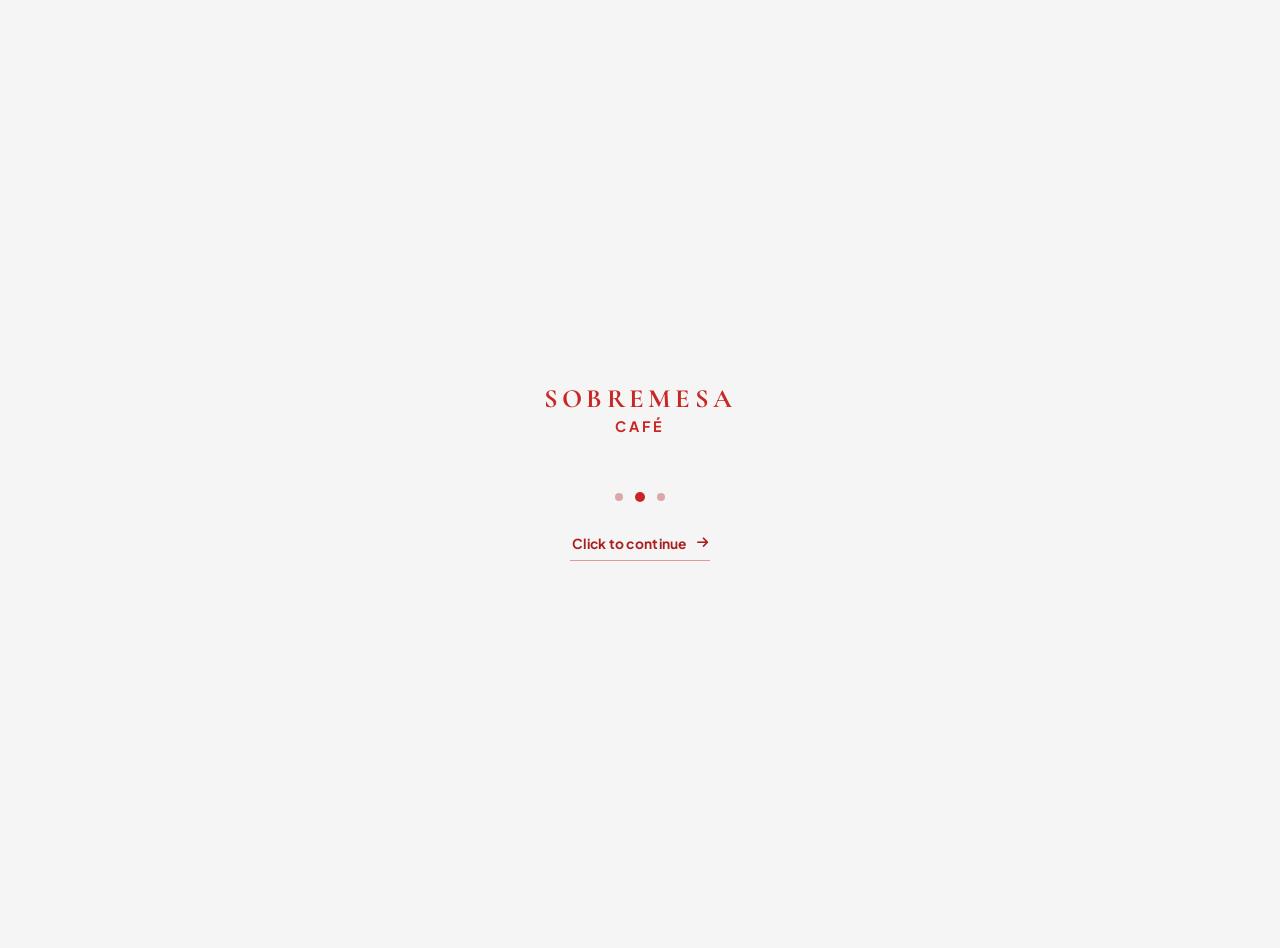
==== commit 7bfc8c52: "Add files via upload" ====
--- a/index.html
+++ b/index.html
@@ -17,8 +17,23 @@
     </div>
     <a class="landing-continue" href="home.html" aria-label="Click to continue to Sobremesa Café">
       <span class="landing-dots" aria-hidden="true"><i></i><i></i><i></i></span>
-      <span class="landing-hint">Click to continue</span>
+      <span class="landing-action">Click to continue <i class="fa-solid fa-arrow-right" aria-hidden="true"></i></span>
     </a>
   </main>
+  <script>
+    const continueLink = document.querySelector(".landing-continue");
+    const reduceMotion = window.matchMedia("(prefers-reduced-motion: reduce)").matches;
+
+    if (continueLink && !reduceMotion) {
+      continueLink.addEventListener("click", (event) => {
+        event.preventDefault();
+        try {
+          sessionStorage.setItem("sobremesa-home-entry", "yes");
+        } catch {}
+        document.body.classList.add("landing-leaving");
+        window.setTimeout(() => window.location.assign(continueLink.href), 340);
+      });
+    }
+  </script>
 </body>
 </html>
--- a/base.css
+++ b/base.css
@@ -79,6 +79,12 @@
   align-items: center;
   justify-content: center;
   text-align: center;
+  transition: opacity 340ms ease, transform 340ms ease;
+}
+
+.landing-screen.landing-leaving .landing-wrap {
+  opacity: 0;
+  transform: translateY(-10px);
 }
 
 .landing-brand {
@@ -110,7 +116,7 @@
   display: flex;
   flex-direction: column;
   align-items: center;
-  gap: 18px;
+  gap: 24px;
   color: var(--text-muted);
 }
 
@@ -140,12 +146,32 @@
   animation-delay: 0.3s;
 }
 
-.landing-hint {
-  font-size: 0.65rem;
-  font-weight: 700;
-  letter-spacing: 0.12em;
-  text-transform: uppercase;
-  opacity: 0.7;
+.landing-action {
+  display: inline-flex;
+  align-items: center;
+  justify-content: center;
+  gap: 10px;
+  padding: 8px 2px;
+  border-bottom: 1px solid rgba(201, 38, 38, 0.45);
+  color: #a91e1e;
+  font-size: 0.86rem;
+  font-weight: 700;
+  letter-spacing: 0.02em;
+  transition: color 160ms ease, border-color 160ms ease;
+}
+
+.landing-action i {
+  font-size: 0.8rem;
+  transition: transform 160ms ease, color 160ms ease;
+}
+
+.landing-continue:hover .landing-action {
+  color: #7f1717;
+  border-color: #7f1717;
+}
+
+.landing-continue:hover .landing-action i {
+  transform: translateX(3px);
 }
 
 @keyframes landing-pulse {
@@ -153,11 +179,153 @@
   50% { transform: scale(1); opacity: 1; }
 }
 
+@keyframes home-arrive {
+  from { opacity: 0; transform: translateY(12px); }
+  to { opacity: 1; transform: translateY(0); }
+}
+
+html.home-entering body[data-page="home"] .app {
+  animation: home-arrive 560ms cubic-bezier(0.2, 0.7, 0.25, 1) both;
+}
+
 .landing-continue:focus-visible {
-  outline: 2px solid #c92626;
-  outline-offset: 8px;
+  outline: none;
+}
+
+.landing-continue:focus-visible .landing-action {
+  outline: 2px solid rgba(201, 38, 38, 0.35);
+  outline-offset: 5px;
 }
 
 @media (prefers-reduced-motion: reduce) {
-  .landing-dots i { animation: none; }
-}
+  .landing-dots i,
+  html.home-entering body[data-page="home"] .app { animation: none; }
+  .landing-wrap { transition: none; }
+}
+
+.exit-dialog {
+  width: min(380px, calc(100vw - 32px));
+  padding: 0;
+  border: 1px solid #eadeda;
+  border-radius: 12px;
+  color: var(--text-dark);
+  background: #ffffff;
+  box-shadow: 0 24px 70px rgba(32, 29, 28, 0.24);
+}
+
+.exit-dialog::backdrop {
+  background: rgba(32, 29, 28, 0.48);
+  backdrop-filter: blur(3px);
+}
+
+.exit-dialog-content { padding: 26px; }
+
+.exit-dialog-mark {
+  width: 42px;
+  height: 42px;
+  display: inline-flex;
+  align-items: center;
+  justify-content: center;
+  margin-bottom: 18px;
+  border-radius: 50%;
+  color: var(--accent-red);
+  background: #f9e4df;
+  font-size: 15px;
+}
+
+.exit-dialog-eyebrow {
+  margin: 0 0 7px;
+  color: var(--accent-red);
+  font-size: 10px;
+  font-weight: 700;
+  letter-spacing: 0.1em;
+}
+
+.exit-dialog h2 {
+  margin: 0 0 8px;
+  font-family: var(--font-display);
+  font-size: 23px;
+  line-height: 1.15;
+}
+
+.exit-dialog-description {
+  margin: 0;
+  color: var(--text-muted);
+  font-size: 13px;
+  line-height: 1.55;
+}
+
+.exit-dialog-actions {
+  display: grid;
+  grid-template-columns: 1fr 1fr;
+  gap: 10px;
+  margin-top: 24px;
+}
+
+.exit-dialog-button {
+  min-height: 44px;
+  display: inline-flex;
+  align-items: center;
+  justify-content: center;
+  gap: 8px;
+  padding: 8px 10px;
+  border: 1px solid transparent;
+  border-radius: 6px;
+  font-family: var(--font-body);
+  font-size: 12px;
+  font-weight: 700;
+}
+
+.exit-dialog-stay {
+  border-color: var(--border-light);
+  color: var(--text-dark);
+  background: #ffffff;
+}
+
+.exit-dialog-confirm {
+  color: #ffffff;
+  background: var(--accent-red);
+}
+
+.exit-dialog-button:focus-visible {
+  outline: 3px solid rgba(201, 38, 38, 0.3);
+  outline-offset: 2px;
+}
+
+@media (max-width: 360px) {
+  .exit-dialog-content { padding: 22px; }
+  .exit-dialog-actions { grid-template-columns: 1fr; }
+}
+
+.app {
+  animation: page-enter 420ms cubic-bezier(0.2, 0.7, 0.25, 1);
+}
+
+@keyframes page-enter {
+  from { opacity: 0; transform: translateY(8px); }
+  to { opacity: 1; transform: translateY(0); }
+}
+
+.landing-wrap {
+  animation: landing-enter 520ms cubic-bezier(0.2, 0.7, 0.25, 1);
+}
+
+@keyframes landing-enter {
+  from { opacity: 0; transform: translateY(6px); }
+  to { opacity: 1; transform: translateY(0); }
+}
+
+.exit-dialog[open] {
+  animation: exit-dialog-enter 180ms ease-out;
+}
+
+@keyframes exit-dialog-enter {
+  from { opacity: 0; transform: scale(0.97); }
+  to { opacity: 1; transform: scale(1); }
+}
+
+@media (prefers-reduced-motion: reduce) {
+  .app,
+  .landing-wrap,
+  .exit-dialog[open] { animation: none; }
+}
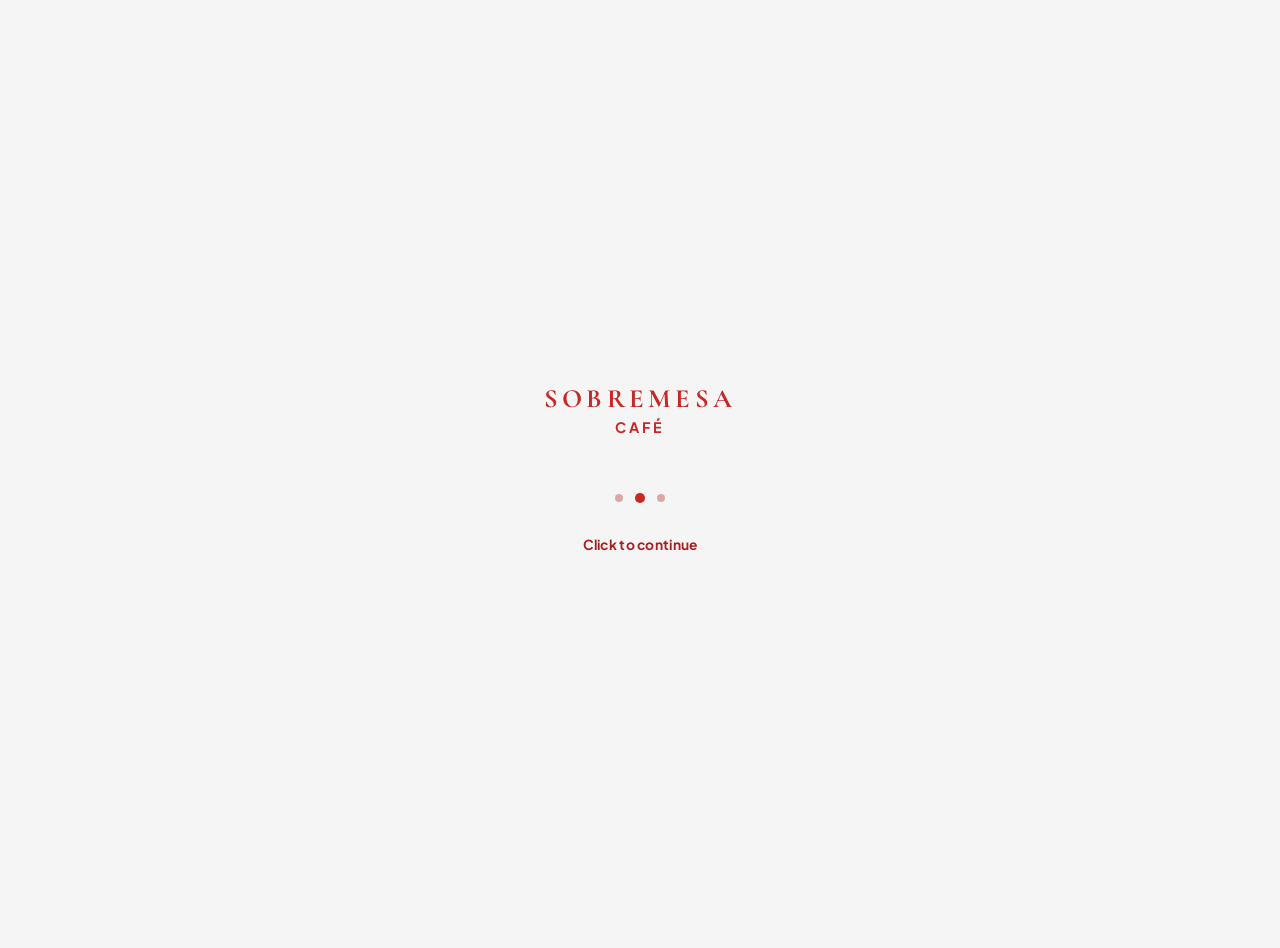
==== commit 1e3a585a: "Add files via upload" ====
--- a/index.html
+++ b/index.html
@@ -17,7 +17,7 @@
     </div>
     <a class="landing-continue" href="home.html" aria-label="Click to continue to Sobremesa Café">
       <span class="landing-dots" aria-hidden="true"><i></i><i></i><i></i></span>
-      <span class="landing-action">Click to continue <i class="fa-solid fa-arrow-right" aria-hidden="true"></i></span>
+      <span class="landing-action">Click to continue</span>
     </a>
   </main>
   <script>
--- a/base.css
+++ b/base.css
@@ -152,7 +152,6 @@
   justify-content: center;
   gap: 10px;
   padding: 8px 2px;
-  border-bottom: 1px solid rgba(201, 38, 38, 0.45);
   color: #a91e1e;
   font-size: 0.86rem;
   font-weight: 700;
@@ -167,7 +166,6 @@
 
 .landing-continue:hover .landing-action {
   color: #7f1717;
-  border-color: #7f1717;
 }
 
 .landing-continue:hover .landing-action i {
